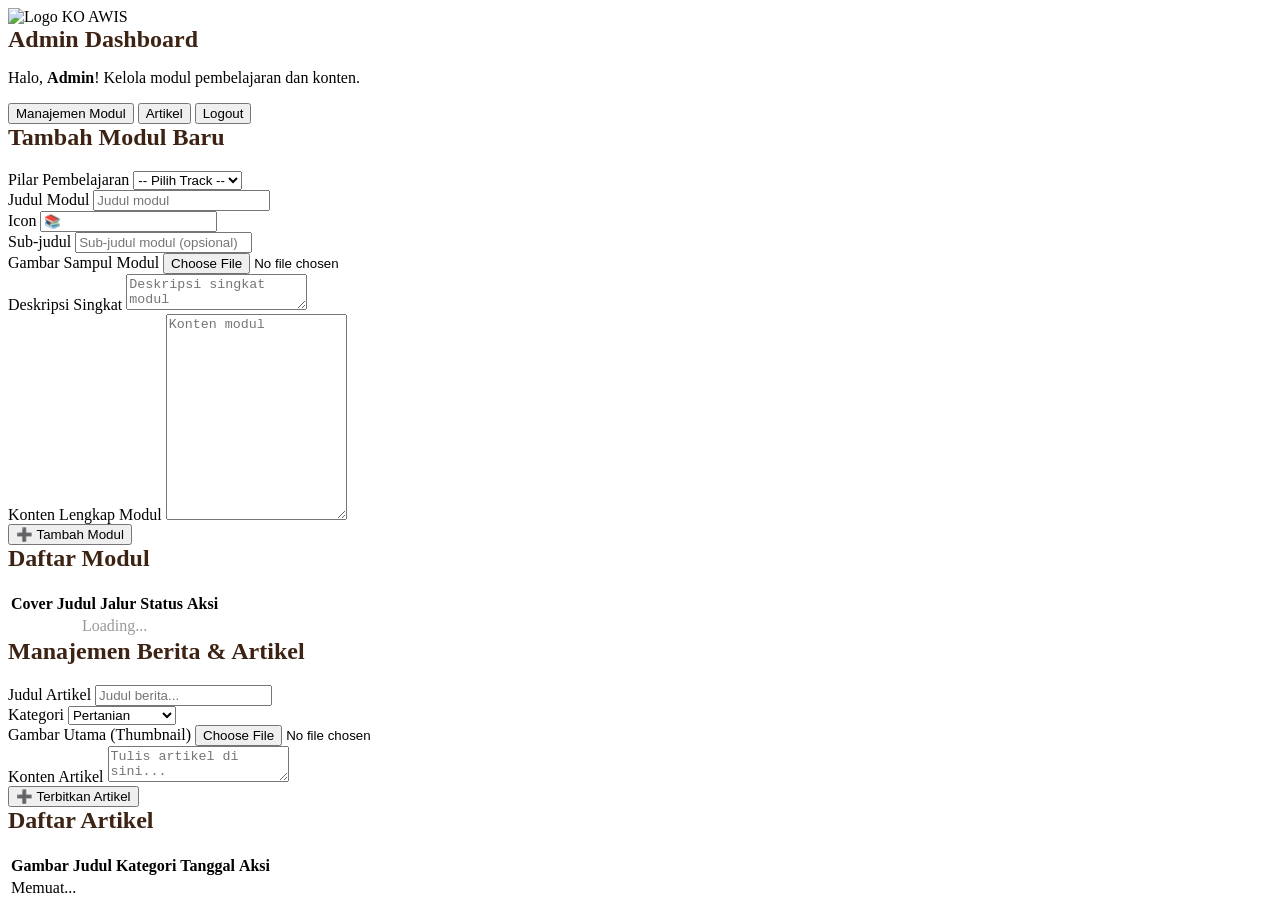
==== admin/index.html @ 8294a041 "fix rls security" ====
<!doctype html>
<html lang="id">
<head>
  <meta charset="utf-8">
  <meta name="viewport" content="width=device-width,initial-scale=1">
  <title>Admin Dashboard — KO AWIS</title>
  <link rel="stylesheet" href="../css/styleadmin.css">
  <link rel="icon" type="image/png" href="../assets/logo-koawis-brand.png">  
  <script src="https://cdn.ckeditor.com/ckeditor5/39.0.1/classic/ckeditor.js"></script>
  <script src="https://cdn.jsdelivr.net/npm/@supabase/supabase-js@2"></script>
  <script src="../js/supabase-client.js"></script>
  <style>
    /* Sedikit perbaikan tampilan agar editornya tinggi dan rapi */
    .ck-editor__editable { min-height: 250px; font-family: 'Poppins', sans-serif; }
  </style>
</head>
<body>
  <div class="admin-container">
    <div class="admin-header">
      <img src="../assets/logo-koawis-rectangle.png" alt="Logo KO AWIS" style="height: 120px; margin-bottom: 0px;">
      <h1 style="margin-top: 0; color: #3D2314; font-size: 1.5rem;">Admin Dashboard</h1>
      <p>Halo, <strong>Admin</strong>! Kelola modul pembelajaran dan konten.</p>
      
      <div class="admin-nav">
        <button onclick="showSection('modules', this)" class="active">Manajemen Modul</button>
        <button onclick="showSection('articles', this)">Artikel</button>
        <button onclick="handleLogout()" class="btn-logout">Logout</button>
      </div>

    </div>

    <!-- MODULES SECTION -->
    <div class="admin-section active" id="section-modules">
      <div class="card">
        <h2 style="margin-top:0; color:#3D2314;">Tambah Modul Baru</h2>
        <div id="alertBox"></div>
        <form id="moduleForm" onsubmit="saveModule(event)">
          <input type="hidden" id="moduleIdInput" value="">
          <input type="hidden" id="moduleImageOld"> <!-- Simpan URL lama -->
          <div class="form-grid">
            <div class="form-group">
              <label class="form-label">Pilar Pembelajaran</label>
              <select class="form-select" id="trackSelect" required>
                <option value="">-- Pilih Track --</option>
              </select>
            </div>
            <div class="form-group">
              <label class="form-label">Judul Modul</label>
              <input class="form-input" id="titleInput" placeholder="Judul modul" required>
            </div>
            <div class="form-group">
              <label class="form-label">Icon</label>
              <input class="form-input" id="iconInput" placeholder="📚" value="📚">
            </div>
          </div>
          <div class="form-group">
            <label class="form-label">Sub-judul</label>
            <input class="form-input" id="subtitleInput" placeholder="Sub-judul modul (opsional)">
          </div>
          <div class="form-group">
            <label class="form-label">Gambar Sampul Modul</label>
            <input type="file" class="form-input" id="moduleImageInput" accept="image/*">
            <div id="moduleImagePreview" style="margin-top:10px; display:none;">
              <img src="" style="height: 150px; object-fit: cover; border-radius: 8px; border: 1px solid #ddd;">
              <p style="font-size:0.8rem; color:#666;">Preview Gambar</p>
            </div>
          </div>
          <div class="form-group">
            <label class="form-label">Deskripsi Singkat</label>
            <textarea class="form-textarea" id="descriptionInput" placeholder="Deskripsi singkat modul" required></textarea>
          </div>
          <div class="form-group">
            <label class="form-label">Konten Lengkap Modul</label>
            <textarea class="form-textarea" id="contentInput" placeholder="Konten modul" required style="min-height:200px;"></textarea>
          </div>
          <div style="display: flex; gap: 10px;">
            <button type="submit" class="btn-submit" id="btnSubmitForm">➕ Tambah Modul</button>
            <button type="button" class="btn-submit" id="btnCancelEdit" style="display: none; background: #666;" onclick="cancelEdit()">❌ Batal Edit</button>
          </div>
        </form>
      </div>

      <div class="card">
        <h2 style="margin-top:0; color:#3D2314;">Daftar Modul</h2>
        <table class="module-table" id="moduleTable">
          <thead>
            <tr><th>Cover</th><th>Judul</th><th>Jalur</th><th>Status</th><th>Aksi</th></tr>
          </thead>
          <tbody id="moduleBody">
            <tr><td colspan="5" style="text-align:center; color:#999;">Loading...</td></tr>
          </tbody>
        </table>
      </div>
    </div>

    <!-- ARTICLES SECTION -->
    <div class="admin-section" id="section-articles">
      <div class="card">
        <h2 style="margin-top:0; color:#3D2314;">Manajemen Berita & Artikel</h2>
        <div id="alertBoxArticle"></div>
        
        <form id="articleForm" onsubmit="saveArticle(event)">
          <input type="hidden" id="articleIdInput">
          <input type="hidden" id="articleImageOld"> <!-- Simpan URL lama -->
          
          <div class="form-grid">
            <div class="form-group">
              <label class="form-label">Judul Artikel</label>
              <input class="form-input" id="artTitleInput" placeholder="Judul berita..." required>
            </div>
            <div class="form-group">
              <label class="form-label">Kategori</label>
              <select class="form-select" id="artCategoryInput" required>
                <option value="pertanian">Pertanian</option>
                <option value="program">Program Desa</option>
                <option value="komunitas">Komunitas</option>
                <option value="pasar">Pasar Kakao</option>
              </select>
            </div>
          </div>

          <div class="form-group">
            <label class="form-label">Gambar Utama (Thumbnail)</label>
            <input type="file" class="form-input" id="artImageInput" accept="image/*">
            <div id="imagePreview" style="margin-top:10px; display:none;">
              <img src="" style="height: 150px; object-fit: cover; border-radius: 8px; border: 1px solid #ddd;">
              <p style="font-size:0.8rem; color:#666;">Preview Gambar</p>
            </div>
          </div>

          <div class="form-group">
            <label class="form-label">Konten Artikel</label>
            <textarea class="form-textarea" id="artContentInput" placeholder="Tulis artikel di sini..."></textarea>
          </div>

          <div style="display: flex; gap: 10px;">
            <button type="submit" class="btn-submit" id="btnSubmitArticle">➕ Terbitkan Artikel</button>
            <button type="button" class="btn-submit" id="btnCancelArt" style="display: none; background: #666;" onclick="cancelEditArticle()">❌ Batal</button>
          </div>
        </form>
      </div>

      <div class="card">
        <h2 style="margin-top:0; color:#3D2314;">Daftar Artikel</h2>
        <table class="module-table">
          <thead><tr><th>Gambar</th><th>Judul</th><th>Kategori</th><th>Tanggal</th><th>Aksi</th></tr></thead>
          <tbody id="articleBody"><tr><td colspan="5">Memuat...</td></tr></tbody>
        </table>
      </div>
    </div>
  </div>
  <script>
    let contentEditor;
    let articleEditor; // Editor khusus artikel

    document.addEventListener('DOMContentLoaded', async () => {
      // 0. Cek Login Supabase (Bukan PHP lagi)
      const { data: { session } } = await supabase.auth.getSession();
      if (!session) {
        window.location.href = 'login.html'; // Redirect ke login.html (Supabase)
        return;
      }

      // 1. Init Editor Modul
      ClassicEditor
        .create(document.querySelector('#contentInput'), {
            extraPlugins: [ MyCustomUploadAdapterPlugin ]
        })
        .then(editor => { contentEditor = editor; })
        .catch(error => console.error(error));
      
      // 2. Init Editor Artikel dengan Custom Upload Adapter (Supabase)
      ClassicEditor
        .create(document.querySelector('#artContentInput'), {
            extraPlugins: [ MyCustomUploadAdapterPlugin ]
        })
        .then(editor => { articleEditor = editor; })
        .catch(error => console.error(error));

      loadTracks();
      loadModules();
      loadArticles();

      // 3. Preview Gambar Thumbnail saat dipilih
      document.getElementById('artImageInput').addEventListener('change', function(e) {
        const file = e.target.files[0];
        if (file) {
          const reader = new FileReader();
          reader.onload = function(e) {
            const preview = document.getElementById('imagePreview');
            preview.style.display = 'block';
            preview.querySelector('img').src = e.target.result;
          }
          reader.readAsDataURL(file);
        }
      });

      // 4. Preview Gambar Modul saat dipilih
      document.getElementById('moduleImageInput').addEventListener('change', function(e) {
        const file = e.target.files[0];
        if (file) {
          const reader = new FileReader();
          reader.onload = function(e) {
            const preview = document.getElementById('moduleImagePreview');
            preview.style.display = 'block';
            preview.querySelector('img').src = e.target.result;
          }
          reader.readAsDataURL(file);
        }
      });
    });

    async function handleLogout() { 
      await supabase.auth.signOut(); 
      window.location.href = 'login.html'; 
    }
    
    function showSection(section, btn) {
      document.querySelectorAll('.admin-section').forEach(el => el.classList.remove('active'));
      document.getElementById('section-' + section).classList.add('active');
      document.querySelectorAll('.admin-nav button').forEach(el => el.classList.remove('active'));
      if (btn) btn.classList.add('active');
    }

    async function loadTracks() {
      // Ganti fetch PHP dengan Supabase
      const { data, error } = await supabase.from('tracks').select('*');
      if (data) {
        const select = document.getElementById('trackSelect');
        // Reset opsi kecuali yang pertama
        select.innerHTML = '<option value="">-- Pilih Track --</option>';
        data.forEach(track => {
          const opt = document.createElement('option');
          opt.value = track.id;
          opt.textContent = track.title;
          select.appendChild(opt);
        });
      }
    }

    async function loadModules() {
      const tbody = document.getElementById('moduleBody');
      // Join tabel tracks untuk ambil nama track
      const { data, error } = await supabase
        .from('modules')
        .select('*, tracks(title)')
        .order('created_at', { ascending: false });

      if (error) {
        tbody.innerHTML = `<tr><td colspan="5" style="color:red;">Error: ${error.message}</td></tr>`;
        return;
      }
      if (data.length === 0) {
        tbody.innerHTML = '<tr><td colspan="5" style="text-align:center; color:#999;">Belum ada modul.</td></tr>';
        return;
      }

      tbody.innerHTML = data.map(m => `
        <tr>
          <td><img src="${m.image_url || '../assets/logo-koawis-brand.png'}" style="width:50px; height:50px; object-fit:cover; border-radius:4px;"></td>
          <td>${m.title}</td>
          <td>${m.tracks?.title || '-'}</td>
          <td>${m.is_published ? 'Terbit' : 'Draft'}</td>
          <td>
            <button class="btn-action btn-edit" onclick="editModule(${m.id})">Edit</button>
            <button class="btn-action btn-delete" onclick="deleteModule(${m.id}, '${m.title.replace(/'/g,"\\'")}')">Hapus</button>
          </td>
        </tr>
      `).join('');
    }

    function cancelEdit() {
      document.getElementById('moduleForm').reset();
      document.getElementById('moduleIdInput').value = '';
      document.getElementById('moduleImageOld').value = '';
      document.getElementById('moduleImagePreview').style.display = 'none';
      contentEditor.setData('');
      document.getElementById('btnSubmitForm').innerHTML = '➕ Tambah Modul';
      document.getElementById('btnCancelEdit').style.display = 'none';
    }

    async function editModule(id) {
      const { data: m, error } = await supabase.from('modules').select('*').eq('id', id).single();
      
      if (m) {
        document.getElementById('moduleIdInput').value = m.id;
        document.getElementById('trackSelect').value = m.track_id;
        document.getElementById('titleInput').value = m.title;
        document.getElementById('iconInput').value = m.icon || '📚';
        document.getElementById('moduleImageOld').value = m.image_url;
        document.getElementById('subtitleInput').value = m.subtitle || '';
        document.getElementById('descriptionInput').value = m.description || '';
        contentEditor.setData(m.content || '');

        if (m.image_url) {
          const preview = document.getElementById('moduleImagePreview');
          preview.style.display = 'block';
          preview.querySelector('img').src = m.image_url;
        }

        document.getElementById('btnSubmitForm').innerHTML = '💾 Update Modul';
        document.getElementById('btnCancelEdit').style.display = 'inline-block';
        window.scrollTo({ top: 0, behavior: 'smooth' });
      } else {
        alert('Gagal mengambil data modul: ' + (error?.message || 'Unknown error'));
      }
    }

    async function saveModule(e) {
      e.preventDefault();
      const alertBox = document.getElementById('alertBox');
      const btn = document.getElementById('btnSubmitForm');
      btn.disabled = true; btn.textContent = 'Memproses...';
      const id = document.getElementById('moduleIdInput').value;
      
      try {
        const fileInput = document.getElementById('moduleImageInput');
        let imageUrl = document.getElementById('moduleImageOld').value;

        // Upload Gambar jika ada
        if (fileInput.files.length > 0) {
          const file = fileInput.files[0];
          const fileName = `modul_${Date.now()}_${file.name.replace(/\s+/g, '-')}`;
          const { data, error } = await supabase.storage.from('article-images').upload(fileName, file);
          if (error) throw error;
          const { data: urlData } = supabase.storage.from('article-images').getPublicUrl(fileName);
          imageUrl = urlData.publicUrl;
        }

        const title = document.getElementById('titleInput').value;
        const payload = {
          track_id: document.getElementById('trackSelect').value,
          title: title,
          subtitle: document.getElementById('subtitleInput').value,
          description: document.getElementById('descriptionInput').value,
          content: contentEditor.getData(), 
          icon: document.getElementById('iconInput').value,
          image_url: imageUrl,
          is_published: true
        };

        let result;
        if (id) {
          // Update: Slug tidak diubah agar link tidak rusak
          result = await supabase.from('modules').update(payload).eq('id', id);
        } else {
          // Insert: Buat slug otomatis (judul + timestamp agar unik)
          payload.slug = title.toLowerCase().replace(/[^a-z0-9]+/g, '-').replace(/(^-|-$)/g, '') + '-' + Date.now();
          result = await supabase.from('modules').insert([payload]);
        }

        if (result.error) throw result.error;

        alertBox.innerHTML = `<div class="alert alert-success">✅ Modul berhasil ${id ? 'diperbarui' : 'dibuat'}!</div>`;
        cancelEdit(); 
        loadModules();
        setTimeout(() => alertBox.innerHTML = '', 5000);

      } catch (err) {
        console.error(err);
        alertBox.innerHTML = `<div class="alert alert-error">❌ Gagal: ${err.message}</div>`;
      } finally {
        btn.disabled = false; btn.textContent = id ? '💾 Update Modul' : '➕ Tambah Modul';
      }
    }

    async function deleteModule(id, title) {
      if (!confirm('Yakin hapus modul "' + title + '"?')) return;
      
      const { error } = await supabase.from('modules').delete().eq('id', id);
      const alertBox = document.getElementById('alertBox');
      
      if (!error) {
        alertBox.innerHTML = '<div class="alert alert-success">✅ Modul berhasil dihapus!</div>';
        loadModules();
        setTimeout(() => alertBox.innerHTML = '', 5000);
      } else {
        alertBox.innerHTML = '<div class="alert alert-error">❌ Gagal: ' + error.message + '</div>';
      }
    }

    /* =========================================
       LOGIKA ARTIKEL (SUPABASE FULL)
       ========================================= */

    async function loadArticles() {
      const tbody = document.getElementById('articleBody');
      const { data, error } = await supabase.from('articles').select('*').order('created_at', { ascending: false });
      if (error) { tbody.innerHTML = `<tr><td colspan="5" style="color:red;">Error: ${error.message}</td></tr>`; return; }
      if (data.length === 0) { tbody.innerHTML = `<tr><td colspan="5" style="text-align:center; color:#999;">Belum ada artikel.</td></tr>`; return; }
      tbody.innerHTML = data.map(a => `
        <tr>
          <td><img src="${a.image_url || '../assets/logo-koawis-brand.png'}" style="width:60px; height:40px; object-fit:cover; border-radius:4px;"></td>
          <td>${a.title}</td>
          <td><span style="background:#eee; padding:2px 8px; border-radius:4px; font-size:0.8rem;">${a.category}</span></td>
          <td>${new Date(a.created_at).toLocaleDateString('id-ID')}</td>
          <td>
            <button class="btn-action btn-edit" onclick="editArticle('${a.id}')">Edit</button>
            <button class="btn-action btn-delete" onclick="deleteArticle('${a.id}')">Hapus</button>
          </td>
        </tr>
      `).join('');
    }

    async function saveArticle(e) {
      e.preventDefault();
      const btn = document.getElementById('btnSubmitArticle');
      const alertBox = document.getElementById('alertBoxArticle');
      btn.disabled = true; btn.textContent = 'Memproses...';
      const id = document.getElementById('articleIdInput').value;

      try {
        const fileInput = document.getElementById('artImageInput');
        let imageUrl = document.getElementById('articleImageOld').value;

        if (fileInput.files.length > 0) {
          const file = fileInput.files[0];
          const fileName = `thumb_${Date.now()}_${file.name.replace(/\s+/g, '-')}`;
          const { data, error } = await supabase.storage.from('article-images').upload(fileName, file);
          if (error) throw error;
          const { data: urlData } = supabase.storage.from('article-images').getPublicUrl(fileName);
          imageUrl = urlData.publicUrl;
        }

        const title = document.getElementById('artTitleInput').value;
        const slug = title.toLowerCase().replace(/[^a-z0-9]+/g, '-').replace(/(^-|-$)/g, '') + '-' + Date.now();
        
        const payload = {
          title: title,
          slug: slug,
          category: document.getElementById('artCategoryInput').value,
          content: articleEditor.getData(),
          excerpt: articleEditor.getData().replace(/<[^>]*>?/gm, '').substring(0, 150) + '...',
          image_url: imageUrl,
          is_published: true
        };

        let result;
        if (id) {
          delete payload.slug; 
          result = await supabase.from('articles').update(payload).eq('id', id);
        } else {
          result = await supabase.from('articles').insert([payload]);
        }

        if (result.error) throw result.error;
        alertBox.innerHTML = `<div class="alert alert-success">✅ Artikel berhasil disimpan!</div>`;
        cancelEditArticle(); loadArticles();
        setTimeout(() => alertBox.innerHTML = '', 3000);
      } catch (err) {
        console.error(err);
        alertBox.innerHTML = `<div class="alert alert-error">❌ Gagal: ${err.message}</div>`;
      } finally {
        btn.disabled = false; btn.textContent = id ? '💾 Update Artikel' : '➕ Terbitkan Artikel';
      }
    }

    async function editArticle(id) {
      const { data, error } = await supabase.from('articles').select('*').eq('id', id).single();
      if (data) {
        document.getElementById('articleIdInput').value = data.id;
        document.getElementById('artTitleInput').value = data.title;
        document.getElementById('artCategoryInput').value = data.category;
        document.getElementById('articleImageOld').value = data.image_url;
        articleEditor.setData(data.content || '');
        if (data.image_url) {
          const preview = document.getElementById('imagePreview');
          preview.style.display = 'block';
          preview.querySelector('img').src = data.image_url;
        }
        document.getElementById('btnSubmitArticle').textContent = '💾 Update Artikel';
        document.getElementById('btnCancelArt').style.display = 'inline-block';
        window.scrollTo({ top: 0, behavior: 'smooth' });
      }
    }

    function cancelEditArticle() {
      document.getElementById('articleForm').reset();
      document.getElementById('articleIdInput').value = '';
      document.getElementById('articleImageOld').value = '';
      document.getElementById('imagePreview').style.display = 'none';
      articleEditor.setData('');
      document.getElementById('btnSubmitArticle').textContent = '➕ Terbitkan Artikel';
      document.getElementById('btnCancelArt').style.display = 'none';
    }

    async function deleteArticle(id) {
      if(!confirm('Hapus artikel ini?')) return;
      await supabase.from('articles').delete().eq('id', id);
      loadArticles();
    }

    function MyCustomUploadAdapterPlugin( editor ) {
      editor.plugins.get( 'FileRepository' ).createUploadAdapter = ( loader ) => {
        return {
          upload: () => {
            return loader.file.then( file => new Promise( async ( resolve, reject ) => {
              try {
                const fileName = `content_${Date.now()}_${file.name.replace(/\s+/g, '-')}`;
                const { data, error } = await supabase.storage.from('article-images').upload(fileName, file);
                if (error) {
                    if (error.message.includes('Bucket not found')) throw new Error("Bucket 'article-images' belum dibuat di Supabase.");
                    throw error;
                }
                const { data: urlData } = supabase.storage.from('article-images').getPublicUrl(fileName);
                resolve( { default: urlData.publicUrl } );
              } catch (err) { reject( err.message ); }
            }));
          }
        };
      };
    }
  </script>
</body>
</html>
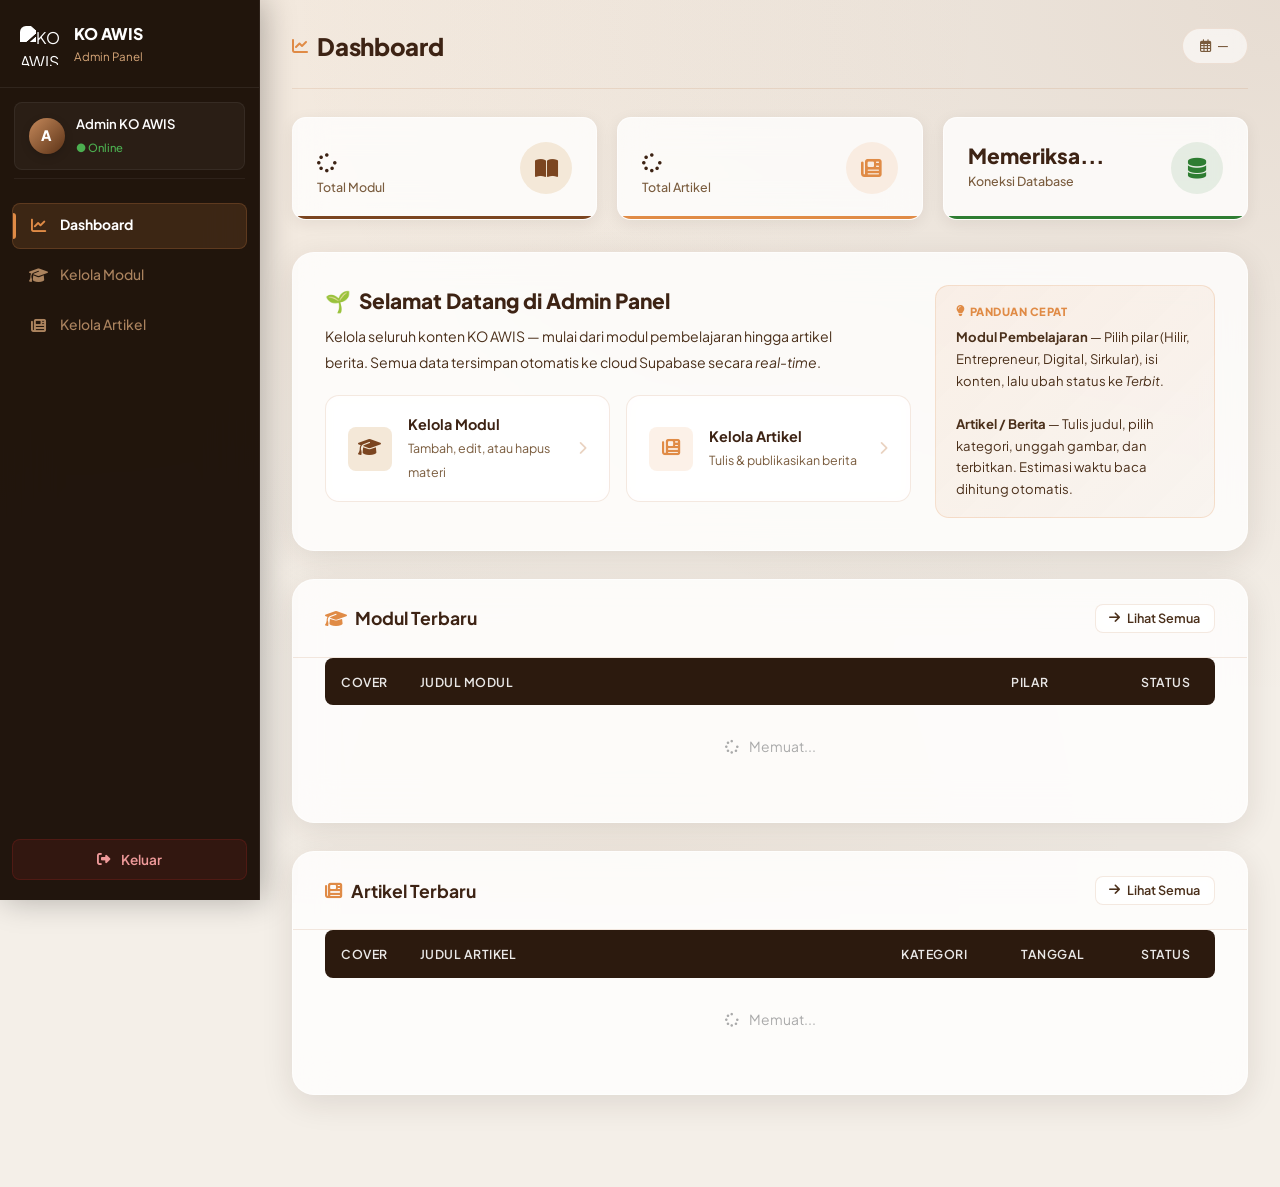
==== commit 13e43e80: "UI UX Admin" ====
--- a/admin/index.html
+++ b/admin/index.html
@@ -4,511 +4,436 @@
   <meta charset="utf-8">
   <meta name="viewport" content="width=device-width,initial-scale=1">
   <title>Admin Dashboard — KO AWIS</title>
+  <link rel="stylesheet" href="https://cdnjs.cloudflare.com/ajax/libs/font-awesome/6.4.0/css/all.min.css">
   <link rel="stylesheet" href="../css/styleadmin.css">
-  <link rel="icon" type="image/png" href="../assets/logo-koawis-brand.png">  
-  <script src="https://cdn.ckeditor.com/ckeditor5/39.0.1/classic/ckeditor.js"></script>
+  <link rel="icon" type="image/png" href="../assets/logo-koawis-brand.png">
   <script src="https://cdn.jsdelivr.net/npm/@supabase/supabase-js@2"></script>
   <script src="../js/supabase-client.js"></script>
   <style>
-    /* Sedikit perbaikan tampilan agar editornya tinggi dan rapi */
-    .ck-editor__editable { min-height: 250px; font-family: 'Poppins', sans-serif; }
+    /* Tambahan khusus dashboard */
+    .quick-link-grid {
+      display: grid;
+      grid-template-columns: repeat(auto-fit, minmax(220px, 1fr));
+      gap: 1rem;
+      margin-top: 1.25rem;
+    }
+
+    .quick-link-card {
+      display: flex;
+      align-items: center;
+      gap: 1rem;
+      padding: 1.1rem 1.35rem;
+      background: rgba(255,255,255,.55);
+      border: 1.5px solid var(--c-border);
+      border-radius: var(--r-md);
+      text-decoration: none;
+      color: var(--c-text);
+      transition: all var(--dur) var(--ease);
+      backdrop-filter: blur(8px);
+    }
+
+    .quick-link-card:hover {
+      background: rgba(255,255,255,.85);
+      border-color: var(--c-accent);
+      transform: translateY(-3px);
+      box-shadow: var(--sh-md);
+    }
+
+    .quick-link-icon {
+      width: 44px; height: 44px;
+      border-radius: var(--r-sm);
+      display: flex; align-items: center; justify-content: center;
+      font-size: 1.15rem;
+      flex-shrink: 0;
+    }
+
+    .quick-link-icon.mod  { background: #f4e8d8; color: var(--c-brown-600); }
+    .quick-link-icon.art  { background: rgba(224,139,70,.12); color: var(--c-accent); }
+
+    .quick-link-text strong { display: block; font-size: .9rem; font-weight: 700; color: var(--c-brown-800); }
+    .quick-link-text span   { font-size: .78rem; color: var(--c-text-lite); }
+
+    .quick-link-arrow {
+      margin-left: auto;
+      font-size: .85rem;
+      color: var(--c-border-hi);
+      transition: transform var(--dur) var(--ease);
+    }
+
+    .quick-link-card:hover .quick-link-arrow { transform: translateX(4px); color: var(--c-accent); }
+
+    .welcome-hero {
+      display: flex;
+      gap: 1.5rem;
+      align-items: flex-start;
+      flex-wrap: wrap;
+    }
+
+    .welcome-text { flex: 1; min-width: 200px; }
+
+    .tip-box {
+      flex-shrink: 0;
+      background: linear-gradient(135deg, rgba(224,139,70,.1), rgba(196,136,90,.06));
+      border: 1px solid rgba(224,139,70,.2);
+      border-radius: var(--r-md);
+      padding: 1.1rem 1.25rem;
+      min-width: 200px;
+      max-width: 280px;
+    }
+
+    .tip-box .tip-label {
+      font-size: .7rem;
+      font-weight: 800;
+      text-transform: uppercase;
+      letter-spacing: .5px;
+      color: var(--c-accent);
+      margin-bottom: .4rem;
+      display: flex;
+      align-items: center;
+      gap: 5px;
+    }
+
+    .tip-box p {
+      font-size: .82rem;
+      color: var(--c-text-mid);
+      line-height: 1.65;
+      margin: 0;
+    }
+
+    @media (max-width: 640px) {
+      .tip-box { max-width: 100%; width: 100%; }
+      .welcome-hero { flex-direction: column; }
+    }
   </style>
 </head>
 <body>
-  <div class="admin-container">
-    <div class="admin-header">
-      <img src="../assets/logo-koawis-rectangle.png" alt="Logo KO AWIS" style="height: 120px; margin-bottom: 0px;">
-      <h1 style="margin-top: 0; color: #3D2314; font-size: 1.5rem;">Admin Dashboard</h1>
-      <p>Halo, <strong>Admin</strong>! Kelola modul pembelajaran dan konten.</p>
-      
-      <div class="admin-nav">
-        <button onclick="showSection('modules', this)" class="active">Manajemen Modul</button>
-        <button onclick="showSection('articles', this)">Artikel</button>
-        <button onclick="handleLogout()" class="btn-logout">Logout</button>
-      </div>
-
-    </div>
-
-    <!-- MODULES SECTION -->
-    <div class="admin-section active" id="section-modules">
-      <div class="card">
-        <h2 style="margin-top:0; color:#3D2314;">Tambah Modul Baru</h2>
-        <div id="alertBox"></div>
-        <form id="moduleForm" onsubmit="saveModule(event)">
-          <input type="hidden" id="moduleIdInput" value="">
-          <input type="hidden" id="moduleImageOld"> <!-- Simpan URL lama -->
-          <div class="form-grid">
-            <div class="form-group">
-              <label class="form-label">Pilar Pembelajaran</label>
-              <select class="form-select" id="trackSelect" required>
-                <option value="">-- Pilih Track --</option>
-              </select>
+
+  <div class="sidebar-overlay" id="sidebarOverlay" onclick="toggleSidebar()"></div>
+
+  <div class="dashboard-layout">
+
+    <!-- ═══ SIDEBAR ═══ -->
+    <aside class="sidebar" id="adminSidebar">
+      <div class="sidebar-brand">
+        <img src="../assets/logo-koawis-brand.png" class="sidebar-brand-logo" alt="KO AWIS Logo">
+        <div class="sidebar-brand-text">
+          <strong>KO AWIS</strong>
+          <span>Admin Panel</span>
+        </div>
+      </div>
+
+      <div class="sidebar-profile">
+        <div class="sidebar-avatar" id="avatarInitial">A</div>
+        <div class="sidebar-profile-info">
+          <span class="name" id="adminEmail">Admin KO AWIS</span>
+          <span class="role">● Online</span>
+        </div>
+      </div>
+
+      <div class="sidebar-divider"></div>
+
+      <nav class="sidebar-nav">
+        <a href="index.html" class="sidebar-nav-item active">
+          <i class="fas fa-chart-line"></i>
+          <span>Dashboard</span>
+        </a>
+        <a href="modul.html" class="sidebar-nav-item">
+          <i class="fas fa-graduation-cap"></i>
+          <span>Kelola Modul</span>
+        </a>
+        <a href="berita.html" class="sidebar-nav-item">
+          <i class="fas fa-newspaper"></i>
+          <span>Kelola Artikel</span>
+        </a>
+      </nav>
+
+      <div class="sidebar-footer">
+        <button onclick="handleLogout()" class="btn-logout">
+          <i class="fas fa-sign-out-alt"></i>
+          <span>Keluar</span>
+        </button>
+      </div>
+    </aside>
+
+    <!-- ═══ MAIN CONTENT ═══ -->
+    <main class="main-content">
+
+      <!-- TOPBAR -->
+      <div class="topbar">
+        <div class="topbar-left">
+          <button class="btn-menu-toggle" onclick="toggleSidebar()" id="menuToggle" style="display:none;">
+            <i class="fas fa-bars"></i>
+          </button>
+          <h2>
+            <i class="fas fa-chart-line" style="color:var(--c-accent); font-size:1rem;"></i>
+            Dashboard
+          </h2>
+        </div>
+        <div class="topbar-right">
+          <div class="topbar-date" id="currentDate">
+            <i class="far fa-calendar-alt"></i>
+            <span id="dateText">—</span>
+          </div>
+        </div>
+      </div>
+
+      <!-- STATS -->
+      <div class="stats-grid">
+        <div class="stat-card stat-mod delay-1">
+          <div class="stat-card-info">
+            <span class="count" id="stat-mod">
+              <i class="fas fa-spinner fa-spin" style="font-size:1.2rem;"></i>
+            </span>
+            <span class="label">Total Modul</span>
+          </div>
+          <div class="stat-icon"><i class="fas fa-book-open"></i></div>
+        </div>
+        <div class="stat-card stat-art delay-2">
+          <div class="stat-card-info">
+            <span class="count" id="stat-art">
+              <i class="fas fa-spinner fa-spin" style="font-size:1.2rem;"></i>
+            </span>
+            <span class="label">Total Artikel</span>
+          </div>
+          <div class="stat-icon"><i class="fas fa-newspaper"></i></div>
+        </div>
+        <div class="stat-card stat-db delay-3">
+          <div class="stat-card-info">
+            <span class="count" id="stat-db" style="font-size:1.3rem;">Memeriksa...</span>
+            <span class="label">Koneksi Database</span>
+          </div>
+          <div class="stat-icon"><i class="fas fa-database"></i></div>
+        </div>
+      </div>
+
+      <!-- WELCOME CARD -->
+      <div class="card delay-2">
+        <div class="card-body">
+          <div class="welcome-hero">
+            <div class="welcome-text">
+              <h2 style="font-size:1.3rem; font-weight:800; color:var(--c-brown-800); margin-bottom:.55rem; display:flex; align-items:center; gap:.5rem; flex-wrap:wrap;">
+                <span style="font-size:1.3rem;">🌱</span>
+                Selamat Datang di Admin Panel
+              </h2>
+              <p style="color:var(--c-text-mid); line-height:1.8; font-size:.88rem; margin-bottom:1.25rem; max-width:520px;">
+                Kelola seluruh konten KO AWIS — mulai dari modul pembelajaran hingga artikel berita.
+                Semua data tersimpan otomatis ke cloud Supabase secara <em>real-time</em>.
+              </p>
+
+              <div class="quick-link-grid">
+                <a href="modul.html" class="quick-link-card">
+                  <div class="quick-link-icon mod"><i class="fas fa-graduation-cap"></i></div>
+                  <div class="quick-link-text">
+                    <strong>Kelola Modul</strong>
+                    <span>Tambah, edit, atau hapus materi</span>
+                  </div>
+                  <i class="fas fa-chevron-right quick-link-arrow"></i>
+                </a>
+                <a href="berita.html" class="quick-link-card">
+                  <div class="quick-link-icon art"><i class="fas fa-newspaper"></i></div>
+                  <div class="quick-link-text">
+                    <strong>Kelola Artikel</strong>
+                    <span>Tulis & publikasikan berita</span>
+                  </div>
+                  <i class="fas fa-chevron-right quick-link-arrow"></i>
+                </a>
+              </div>
             </div>
-            <div class="form-group">
-              <label class="form-label">Judul Modul</label>
-              <input class="form-input" id="titleInput" placeholder="Judul modul" required>
-            </div>
-            <div class="form-group">
-              <label class="form-label">Icon</label>
-              <input class="form-input" id="iconInput" placeholder="📚" value="📚">
+
+            <div class="tip-box">
+              <div class="tip-label">
+                <i class="fas fa-lightbulb"></i> Panduan Cepat
+              </div>
+              <p>
+                <strong>Modul Pembelajaran</strong> — Pilih pilar (Hilir, Entrepreneur, Digital, Sirkular), isi konten, lalu ubah status ke <em>Terbit</em>.<br><br>
+                <strong>Artikel / Berita</strong> — Tulis judul, pilih kategori, unggah gambar, dan terbitkan. Estimasi waktu baca dihitung otomatis.
+              </p>
             </div>
           </div>
-          <div class="form-group">
-            <label class="form-label">Sub-judul</label>
-            <input class="form-input" id="subtitleInput" placeholder="Sub-judul modul (opsional)">
-          </div>
-          <div class="form-group">
-            <label class="form-label">Gambar Sampul Modul</label>
-            <input type="file" class="form-input" id="moduleImageInput" accept="image/*">
-            <div id="moduleImagePreview" style="margin-top:10px; display:none;">
-              <img src="" style="height: 150px; object-fit: cover; border-radius: 8px; border: 1px solid #ddd;">
-              <p style="font-size:0.8rem; color:#666;">Preview Gambar</p>
-            </div>
-          </div>
-          <div class="form-group">
-            <label class="form-label">Deskripsi Singkat</label>
-            <textarea class="form-textarea" id="descriptionInput" placeholder="Deskripsi singkat modul" required></textarea>
-          </div>
-          <div class="form-group">
-            <label class="form-label">Konten Lengkap Modul</label>
-            <textarea class="form-textarea" id="contentInput" placeholder="Konten modul" required style="min-height:200px;"></textarea>
-          </div>
-          <div style="display: flex; gap: 10px;">
-            <button type="submit" class="btn-submit" id="btnSubmitForm">➕ Tambah Modul</button>
-            <button type="button" class="btn-submit" id="btnCancelEdit" style="display: none; background: #666;" onclick="cancelEdit()">❌ Batal Edit</button>
-          </div>
-        </form>
-      </div>
-
-      <div class="card">
-        <h2 style="margin-top:0; color:#3D2314;">Daftar Modul</h2>
-        <table class="module-table" id="moduleTable">
-          <thead>
-            <tr><th>Cover</th><th>Judul</th><th>Jalur</th><th>Status</th><th>Aksi</th></tr>
-          </thead>
-          <tbody id="moduleBody">
-            <tr><td colspan="5" style="text-align:center; color:#999;">Loading...</td></tr>
-          </tbody>
-        </table>
-      </div>
-    </div>
-
-    <!-- ARTICLES SECTION -->
-    <div class="admin-section" id="section-articles">
-      <div class="card">
-        <h2 style="margin-top:0; color:#3D2314;">Manajemen Berita & Artikel</h2>
-        <div id="alertBoxArticle"></div>
-        
-        <form id="articleForm" onsubmit="saveArticle(event)">
-          <input type="hidden" id="articleIdInput">
-          <input type="hidden" id="articleImageOld"> <!-- Simpan URL lama -->
-          
-          <div class="form-grid">
-            <div class="form-group">
-              <label class="form-label">Judul Artikel</label>
-              <input class="form-input" id="artTitleInput" placeholder="Judul berita..." required>
-            </div>
-            <div class="form-group">
-              <label class="form-label">Kategori</label>
-              <select class="form-select" id="artCategoryInput" required>
-                <option value="pertanian">Pertanian</option>
-                <option value="program">Program Desa</option>
-                <option value="komunitas">Komunitas</option>
-                <option value="pasar">Pasar Kakao</option>
-              </select>
-            </div>
-          </div>
-
-          <div class="form-group">
-            <label class="form-label">Gambar Utama (Thumbnail)</label>
-            <input type="file" class="form-input" id="artImageInput" accept="image/*">
-            <div id="imagePreview" style="margin-top:10px; display:none;">
-              <img src="" style="height: 150px; object-fit: cover; border-radius: 8px; border: 1px solid #ddd;">
-              <p style="font-size:0.8rem; color:#666;">Preview Gambar</p>
-            </div>
-          </div>
-
-          <div class="form-group">
-            <label class="form-label">Konten Artikel</label>
-            <textarea class="form-textarea" id="artContentInput" placeholder="Tulis artikel di sini..."></textarea>
-          </div>
-
-          <div style="display: flex; gap: 10px;">
-            <button type="submit" class="btn-submit" id="btnSubmitArticle">➕ Terbitkan Artikel</button>
-            <button type="button" class="btn-submit" id="btnCancelArt" style="display: none; background: #666;" onclick="cancelEditArticle()">❌ Batal</button>
-          </div>
-        </form>
-      </div>
-
-      <div class="card">
-        <h2 style="margin-top:0; color:#3D2314;">Daftar Artikel</h2>
-        <table class="module-table">
-          <thead><tr><th>Gambar</th><th>Judul</th><th>Kategori</th><th>Tanggal</th><th>Aksi</th></tr></thead>
-          <tbody id="articleBody"><tr><td colspan="5">Memuat...</td></tr></tbody>
-        </table>
-      </div>
-    </div>
+        </div>
+      </div>
+
+      <!-- MODUL TERBARU -->
+      <div class="card delay-3">
+        <div class="card-header">
+          <h2><i class="fas fa-graduation-cap"></i> Modul Terbaru</h2>
+          <a href="modul.html" class="btn btn-ghost btn-sm">
+            <i class="fas fa-arrow-right"></i> Lihat Semua
+          </a>
+        </div>
+        <div class="table-wrapper">
+          <table class="data-table">
+            <thead>
+              <tr>
+                <th style="width:55px;">Cover</th>
+                <th>Judul Modul</th>
+                <th style="width:130px;">Pilar</th>
+                <th style="width:90px;">Status</th>
+              </tr>
+            </thead>
+            <tbody id="recentModules">
+              <tr>
+                <td colspan="4" style="text-align:center; padding:2rem; color:#aaa;">
+                  <i class="fas fa-spinner fa-spin"></i>
+                  <span style="margin-left:8px;">Memuat...</span>
+                </td>
+              </tr>
+            </tbody>
+          </table>
+        </div>
+      </div>
+
+      <!-- ARTIKEL TERBARU -->
+      <div class="card" style="animation-delay:.2s;">
+        <div class="card-header">
+          <h2><i class="fas fa-newspaper"></i> Artikel Terbaru</h2>
+          <a href="berita.html" class="btn btn-ghost btn-sm">
+            <i class="fas fa-arrow-right"></i> Lihat Semua
+          </a>
+        </div>
+        <div class="table-wrapper">
+          <table class="data-table">
+            <thead>
+              <tr>
+                <th style="width:55px;">Cover</th>
+                <th>Judul Artikel</th>
+                <th style="width:120px;">Kategori</th>
+                <th style="width:120px;">Tanggal</th>
+                <th style="width:90px;">Status</th>
+              </tr>
+            </thead>
+            <tbody id="recentArticles">
+              <tr>
+                <td colspan="5" style="text-align:center; padding:2rem; color:#aaa;">
+                  <i class="fas fa-spinner fa-spin"></i>
+                  <span style="margin-left:8px;">Memuat...</span>
+                </td>
+              </tr>
+            </tbody>
+          </table>
+        </div>
+      </div>
+
+    </main>
   </div>
+
   <script>
-    let contentEditor;
-    let articleEditor; // Editor khusus artikel
-
     document.addEventListener('DOMContentLoaded', async () => {
-      // 0. Cek Login Supabase (Bukan PHP lagi)
+      // Cek auth
       const { data: { session } } = await supabase.auth.getSession();
-      if (!session) {
-        window.location.href = 'login.html'; // Redirect ke login.html (Supabase)
+      if (!session) { window.location.href = 'login.html'; return; }
+
+      // Tanggal
+      const opts = { weekday:'long', year:'numeric', month:'long', day:'numeric' };
+      document.getElementById('dateText').textContent = new Date().toLocaleDateString('id-ID', opts);
+
+      // Email admin di sidebar
+      if (session.user?.email) {
+        const email = session.user.email;
+        document.getElementById('adminEmail').textContent = email.split('@')[0];
+        document.getElementById('avatarInitial').textContent = email[0].toUpperCase();
+      }
+
+      // Tampilkan menu toggle jika layar kecil
+      if (window.innerWidth <= 1024) {
+        document.getElementById('menuToggle').style.display = 'flex';
+      }
+      window.addEventListener('resize', () => {
+        document.getElementById('menuToggle').style.display =
+          window.innerWidth <= 1024 ? 'flex' : 'none';
+      });
+
+      loadStats();
+      loadRecentModules();
+      loadRecentArticles();
+    });
+
+    async function loadStats() {
+      const [{ data: mods, error: e1 }, { data: arts, error: e2 }] = await Promise.all([
+        supabase.from('modules').select('id'),
+        supabase.from('articles').select('id')
+      ]);
+      document.getElementById('stat-mod').textContent = e1 ? '—' : mods.length;
+      document.getElementById('stat-art').textContent = e2 ? '—' : arts.length;
+
+      const dbOk = !e1 && !e2;
+      document.getElementById('stat-db').innerHTML =
+        dbOk ? '<span style="color:var(--c-success);">✓ Aktif</span>'
+             : '<span style="color:var(--c-danger);">✗ Error</span>';
+    }
+
+    async function loadRecentModules() {
+      const tbody = document.getElementById('recentModules');
+      const { data, error } = await supabase.from('modules')
+        .select('id, title, image_url, is_published, icon, tracks(title, slug)')
+        .order('created_at', { ascending: false })
+        .limit(3);
+
+      const PILAR_BADGE = { hilir:'badge-hilir', entre:'badge-entre', entrepreneur:'badge-entre', digital:'badge-digital', sirkular:'badge-sirkular' };
+      const PILAR_ICON  = { hilir:'🏭', entre:'💼', entrepreneur:'💼', digital:'💻', sirkular:'♻️' };
+
+      if (error || !data || !data.length) {
+        tbody.innerHTML = `<tr><td colspan="4">
+          <div class="empty-state" style="padding:2rem 1rem;">
+            <i class="fas fa-graduation-cap"></i>
+            <p>${error ? 'Gagal: '+error.message : 'Belum ada modul.'}</p>
+          </div></td></tr>`;
         return;
       }
 
-      // 1. Init Editor Modul
-      ClassicEditor
-        .create(document.querySelector('#contentInput'), {
-            extraPlugins: [ MyCustomUploadAdapterPlugin ]
-        })
-        .then(editor => { contentEditor = editor; })
-        .catch(error => console.error(error));
-      
-      // 2. Init Editor Artikel dengan Custom Upload Adapter (Supabase)
-      ClassicEditor
-        .create(document.querySelector('#artContentInput'), {
-            extraPlugins: [ MyCustomUploadAdapterPlugin ]
-        })
-        .then(editor => { articleEditor = editor; })
-        .catch(error => console.error(error));
-
-      loadTracks();
-      loadModules();
-      loadArticles();
-
-      // 3. Preview Gambar Thumbnail saat dipilih
-      document.getElementById('artImageInput').addEventListener('change', function(e) {
-        const file = e.target.files[0];
-        if (file) {
-          const reader = new FileReader();
-          reader.onload = function(e) {
-            const preview = document.getElementById('imagePreview');
-            preview.style.display = 'block';
-            preview.querySelector('img').src = e.target.result;
-          }
-          reader.readAsDataURL(file);
-        }
-      });
-
-      // 4. Preview Gambar Modul saat dipilih
-      document.getElementById('moduleImageInput').addEventListener('change', function(e) {
-        const file = e.target.files[0];
-        if (file) {
-          const reader = new FileReader();
-          reader.onload = function(e) {
-            const preview = document.getElementById('moduleImagePreview');
-            preview.style.display = 'block';
-            preview.querySelector('img').src = e.target.result;
-          }
-          reader.readAsDataURL(file);
-        }
-      });
-    });
-
-    async function handleLogout() { 
-      await supabase.auth.signOut(); 
-      window.location.href = 'login.html'; 
-    }
-    
-    function showSection(section, btn) {
-      document.querySelectorAll('.admin-section').forEach(el => el.classList.remove('active'));
-      document.getElementById('section-' + section).classList.add('active');
-      document.querySelectorAll('.admin-nav button').forEach(el => el.classList.remove('active'));
-      if (btn) btn.classList.add('active');
-    }
-
-    async function loadTracks() {
-      // Ganti fetch PHP dengan Supabase
-      const { data, error } = await supabase.from('tracks').select('*');
-      if (data) {
-        const select = document.getElementById('trackSelect');
-        // Reset opsi kecuali yang pertama
-        select.innerHTML = '<option value="">-- Pilih Track --</option>';
-        data.forEach(track => {
-          const opt = document.createElement('option');
-          opt.value = track.id;
-          opt.textContent = track.title;
-          select.appendChild(opt);
-        });
-      }
-    }
-
-    async function loadModules() {
-      const tbody = document.getElementById('moduleBody');
-      // Join tabel tracks untuk ambil nama track
-      const { data, error } = await supabase
-        .from('modules')
-        .select('*, tracks(title)')
-        .order('created_at', { ascending: false });
-
-      if (error) {
-        tbody.innerHTML = `<tr><td colspan="5" style="color:red;">Error: ${error.message}</td></tr>`;
+      tbody.innerHTML = data.map(m => {
+        const slug = m.tracks?.slug || '';
+        const badgeKey = Object.keys(PILAR_BADGE).find(k => slug.includes(k)) || 'hilir';
+        return `
+          <tr style="animation:slideUp .3s ease both;">
+            <td><img src="${m.image_url||'../assets/logo-koawis-brand.png'}"
+              style="width:46px;height:36px;object-fit:cover;border-radius:6px;border:1px solid var(--c-border);"
+              onerror="this.src='../assets/logo-koawis-brand.png'"></td>
+            <td style="font-weight:600;font-size:.87rem;color:var(--c-brown-900);">${m.title}</td>
+            <td><span class="badge ${PILAR_BADGE[badgeKey]}">${PILAR_ICON[badgeKey]||''} ${m.tracks?.title||'—'}</span></td>
+            <td><span class="badge ${m.is_published?'badge-pub':'badge-draft'}">${m.is_published?'Terbit':'Draft'}</span></td>
+          </tr>`;
+      }).join('');
+    }
+
+    async function loadRecentArticles() {
+      const tbody = document.getElementById('recentArticles');
+      const { data, error } = await supabase.from('articles')
+        .select('id, title, category, created_at, image_url, is_published')
+        .order('created_at', { ascending: false })
+        .limit(3);
+
+      if (error || !data.length) {
+        tbody.innerHTML = `<tr><td colspan="5">
+          <div class="empty-state" style="padding:2rem 1rem;">
+            <i class="fas fa-newspaper"></i>
+            <p>${error ? 'Gagal memuat: ' + error.message : 'Belum ada artikel.'}</p>
+          </div></td></tr>`;
         return;
       }
-      if (data.length === 0) {
-        tbody.innerHTML = '<tr><td colspan="5" style="text-align:center; color:#999;">Belum ada modul.</td></tr>';
-        return;
-      }
-
-      tbody.innerHTML = data.map(m => `
-        <tr>
-          <td><img src="${m.image_url || '../assets/logo-koawis-brand.png'}" style="width:50px; height:50px; object-fit:cover; border-radius:4px;"></td>
-          <td>${m.title}</td>
-          <td>${m.tracks?.title || '-'}</td>
-          <td>${m.is_published ? 'Terbit' : 'Draft'}</td>
-          <td>
-            <button class="btn-action btn-edit" onclick="editModule(${m.id})">Edit</button>
-            <button class="btn-action btn-delete" onclick="deleteModule(${m.id}, '${m.title.replace(/'/g,"\\'")}')">Hapus</button>
+
+      tbody.innerHTML = data.map(a => `
+        <tr style="animation:slideUp .3s ease both;">
+          <td><img src="${a.image_url||'../assets/logo-koawis-brand.png'}"
+            style="width:46px;height:36px;object-fit:cover;border-radius:6px;border:1px solid var(--c-border);"
+            onerror="this.src='../assets/logo-koawis-brand.png'"></td>
+          <td style="font-weight:600;font-size:.87rem;color:var(--c-brown-900);">${a.title}</td>
+          <td><span class="badge badge-cat">${a.category||'—'}</span></td>
+          <td style="font-size:.8rem;color:var(--c-text-lite);">
+            ${new Date(a.created_at).toLocaleDateString('id-ID',{day:'numeric',month:'short',year:'numeric'})}
           </td>
-        </tr>
-      `).join('');
-    }
-
-    function cancelEdit() {
-      document.getElementById('moduleForm').reset();
-      document.getElementById('moduleIdInput').value = '';
-      document.getElementById('moduleImageOld').value = '';
-      document.getElementById('moduleImagePreview').style.display = 'none';
-      contentEditor.setData('');
-      document.getElementById('btnSubmitForm').innerHTML = '➕ Tambah Modul';
-      document.getElementById('btnCancelEdit').style.display = 'none';
-    }
-
-    async function editModule(id) {
-      const { data: m, error } = await supabase.from('modules').select('*').eq('id', id).single();
-      
-      if (m) {
-        document.getElementById('moduleIdInput').value = m.id;
-        document.getElementById('trackSelect').value = m.track_id;
-        document.getElementById('titleInput').value = m.title;
-        document.getElementById('iconInput').value = m.icon || '📚';
-        document.getElementById('moduleImageOld').value = m.image_url;
-        document.getElementById('subtitleInput').value = m.subtitle || '';
-        document.getElementById('descriptionInput').value = m.description || '';
-        contentEditor.setData(m.content || '');
-
-        if (m.image_url) {
-          const preview = document.getElementById('moduleImagePreview');
-          preview.style.display = 'block';
-          preview.querySelector('img').src = m.image_url;
-        }
-
-        document.getElementById('btnSubmitForm').innerHTML = '💾 Update Modul';
-        document.getElementById('btnCancelEdit').style.display = 'inline-block';
-        window.scrollTo({ top: 0, behavior: 'smooth' });
-      } else {
-        alert('Gagal mengambil data modul: ' + (error?.message || 'Unknown error'));
-      }
-    }
-
-    async function saveModule(e) {
-      e.preventDefault();
-      const alertBox = document.getElementById('alertBox');
-      const btn = document.getElementById('btnSubmitForm');
-      btn.disabled = true; btn.textContent = 'Memproses...';
-      const id = document.getElementById('moduleIdInput').value;
-      
-      try {
-        const fileInput = document.getElementById('moduleImageInput');
-        let imageUrl = document.getElementById('moduleImageOld').value;
-
-        // Upload Gambar jika ada
-        if (fileInput.files.length > 0) {
-          const file = fileInput.files[0];
-          const fileName = `modul_${Date.now()}_${file.name.replace(/\s+/g, '-')}`;
-          const { data, error } = await supabase.storage.from('article-images').upload(fileName, file);
-          if (error) throw error;
-          const { data: urlData } = supabase.storage.from('article-images').getPublicUrl(fileName);
-          imageUrl = urlData.publicUrl;
-        }
-
-        const title = document.getElementById('titleInput').value;
-        const payload = {
-          track_id: document.getElementById('trackSelect').value,
-          title: title,
-          subtitle: document.getElementById('subtitleInput').value,
-          description: document.getElementById('descriptionInput').value,
-          content: contentEditor.getData(), 
-          icon: document.getElementById('iconInput').value,
-          image_url: imageUrl,
-          is_published: true
-        };
-
-        let result;
-        if (id) {
-          // Update: Slug tidak diubah agar link tidak rusak
-          result = await supabase.from('modules').update(payload).eq('id', id);
-        } else {
-          // Insert: Buat slug otomatis (judul + timestamp agar unik)
-          payload.slug = title.toLowerCase().replace(/[^a-z0-9]+/g, '-').replace(/(^-|-$)/g, '') + '-' + Date.now();
-          result = await supabase.from('modules').insert([payload]);
-        }
-
-        if (result.error) throw result.error;
-
-        alertBox.innerHTML = `<div class="alert alert-success">✅ Modul berhasil ${id ? 'diperbarui' : 'dibuat'}!</div>`;
-        cancelEdit(); 
-        loadModules();
-        setTimeout(() => alertBox.innerHTML = '', 5000);
-
-      } catch (err) {
-        console.error(err);
-        alertBox.innerHTML = `<div class="alert alert-error">❌ Gagal: ${err.message}</div>`;
-      } finally {
-        btn.disabled = false; btn.textContent = id ? '💾 Update Modul' : '➕ Tambah Modul';
-      }
-    }
-
-    async function deleteModule(id, title) {
-      if (!confirm('Yakin hapus modul "' + title + '"?')) return;
-      
-      const { error } = await supabase.from('modules').delete().eq('id', id);
-      const alertBox = document.getElementById('alertBox');
-      
-      if (!error) {
-        alertBox.innerHTML = '<div class="alert alert-success">✅ Modul berhasil dihapus!</div>';
-        loadModules();
-        setTimeout(() => alertBox.innerHTML = '', 5000);
-      } else {
-        alertBox.innerHTML = '<div class="alert alert-error">❌ Gagal: ' + error.message + '</div>';
-      }
-    }
-
-    /* =========================================
-       LOGIKA ARTIKEL (SUPABASE FULL)
-       ========================================= */
-
-    async function loadArticles() {
-      const tbody = document.getElementById('articleBody');
-      const { data, error } = await supabase.from('articles').select('*').order('created_at', { ascending: false });
-      if (error) { tbody.innerHTML = `<tr><td colspan="5" style="color:red;">Error: ${error.message}</td></tr>`; return; }
-      if (data.length === 0) { tbody.innerHTML = `<tr><td colspan="5" style="text-align:center; color:#999;">Belum ada artikel.</td></tr>`; return; }
-      tbody.innerHTML = data.map(a => `
-        <tr>
-          <td><img src="${a.image_url || '../assets/logo-koawis-brand.png'}" style="width:60px; height:40px; object-fit:cover; border-radius:4px;"></td>
-          <td>${a.title}</td>
-          <td><span style="background:#eee; padding:2px 8px; border-radius:4px; font-size:0.8rem;">${a.category}</span></td>
-          <td>${new Date(a.created_at).toLocaleDateString('id-ID')}</td>
-          <td>
-            <button class="btn-action btn-edit" onclick="editArticle('${a.id}')">Edit</button>
-            <button class="btn-action btn-delete" onclick="deleteArticle('${a.id}')">Hapus</button>
-          </td>
-        </tr>
-      `).join('');
-    }
-
-    async function saveArticle(e) {
-      e.preventDefault();
-      const btn = document.getElementById('btnSubmitArticle');
-      const alertBox = document.getElementById('alertBoxArticle');
-      btn.disabled = true; btn.textContent = 'Memproses...';
-      const id = document.getElementById('articleIdInput').value;
-
-      try {
-        const fileInput = document.getElementById('artImageInput');
-        let imageUrl = document.getElementById('articleImageOld').value;
-
-        if (fileInput.files.length > 0) {
-          const file = fileInput.files[0];
-          const fileName = `thumb_${Date.now()}_${file.name.replace(/\s+/g, '-')}`;
-          const { data, error } = await supabase.storage.from('article-images').upload(fileName, file);
-          if (error) throw error;
-          const { data: urlData } = supabase.storage.from('article-images').getPublicUrl(fileName);
-          imageUrl = urlData.publicUrl;
-        }
-
-        const title = document.getElementById('artTitleInput').value;
-        const slug = title.toLowerCase().replace(/[^a-z0-9]+/g, '-').replace(/(^-|-$)/g, '') + '-' + Date.now();
-        
-        const payload = {
-          title: title,
-          slug: slug,
-          category: document.getElementById('artCategoryInput').value,
-          content: articleEditor.getData(),
-          excerpt: articleEditor.getData().replace(/<[^>]*>?/gm, '').substring(0, 150) + '...',
-          image_url: imageUrl,
-          is_published: true
-        };
-
-        let result;
-        if (id) {
-          delete payload.slug; 
-          result = await supabase.from('articles').update(payload).eq('id', id);
-        } else {
-          result = await supabase.from('articles').insert([payload]);
-        }
-
-        if (result.error) throw result.error;
-        alertBox.innerHTML = `<div class="alert alert-success">✅ Artikel berhasil disimpan!</div>`;
-        cancelEditArticle(); loadArticles();
-        setTimeout(() => alertBox.innerHTML = '', 3000);
-      } catch (err) {
-        console.error(err);
-        alertBox.innerHTML = `<div class="alert alert-error">❌ Gagal: ${err.message}</div>`;
-      } finally {
-        btn.disabled = false; btn.textContent = id ? '💾 Update Artikel' : '➕ Terbitkan Artikel';
-      }
-    }
-
-    async function editArticle(id) {
-      const { data, error } = await supabase.from('articles').select('*').eq('id', id).single();
-      if (data) {
-        document.getElementById('articleIdInput').value = data.id;
-        document.getElementById('artTitleInput').value = data.title;
-        document.getElementById('artCategoryInput').value = data.category;
-        document.getElementById('articleImageOld').value = data.image_url;
-        articleEditor.setData(data.content || '');
-        if (data.image_url) {
-          const preview = document.getElementById('imagePreview');
-          preview.style.display = 'block';
-          preview.querySelector('img').src = data.image_url;
-        }
-        document.getElementById('btnSubmitArticle').textContent = '💾 Update Artikel';
-        document.getElementById('btnCancelArt').style.display = 'inline-block';
-        window.scrollTo({ top: 0, behavior: 'smooth' });
-      }
-    }
-
-    function cancelEditArticle() {
-      document.getElementById('articleForm').reset();
-      document.getElementById('articleIdInput').value = '';
-      document.getElementById('articleImageOld').value = '';
-      document.getElementById('imagePreview').style.display = 'none';
-      articleEditor.setData('');
-      document.getElementById('btnSubmitArticle').textContent = '➕ Terbitkan Artikel';
-      document.getElementById('btnCancelArt').style.display = 'none';
-    }
-
-    async function deleteArticle(id) {
-      if(!confirm('Hapus artikel ini?')) return;
-      await supabase.from('articles').delete().eq('id', id);
-      loadArticles();
-    }
-
-    function MyCustomUploadAdapterPlugin( editor ) {
-      editor.plugins.get( 'FileRepository' ).createUploadAdapter = ( loader ) => {
-        return {
-          upload: () => {
-            return loader.file.then( file => new Promise( async ( resolve, reject ) => {
-              try {
-                const fileName = `content_${Date.now()}_${file.name.replace(/\s+/g, '-')}`;
-                const { data, error } = await supabase.storage.from('article-images').upload(fileName, file);
-                if (error) {
-                    if (error.message.includes('Bucket not found')) throw new Error("Bucket 'article-images' belum dibuat di Supabase.");
-                    throw error;
-                }
-                const { data: urlData } = supabase.storage.from('article-images').getPublicUrl(fileName);
-                resolve( { default: urlData.publicUrl } );
-              } catch (err) { reject( err.message ); }
-            }));
-          }
-        };
-      };
+          <td><span class="badge ${a.is_published?'badge-pub':'badge-draft'}">${a.is_published?'Terbit':'Draft'}</span></td>
+        </tr>`).join('');
+    }
+
+    async function handleLogout() {
+      await supabase.auth.signOut();
+      window.location.href = 'login.html';
+    }
+
+    function toggleSidebar() {
+      document.getElementById('adminSidebar').classList.toggle('open');
+      document.getElementById('sidebarOverlay').classList.toggle('active');
     }
   </script>
 </body>
--- a/css/styleadmin.css
+++ b/css/styleadmin.css
@@ -0,0 +1,1049 @@
+/* =============================================
+   KO AWIS — Premium Glassmorphism Admin
+   Warm Earth · Minimalist · Modern · UCD
+   ============================================= */
+
+@import url('https://fonts.googleapis.com/css2?family=Plus+Jakarta+Sans:ital,wght@0,300;0,400;0,500;0,600;0,700;0,800;1,400&display=swap');
+
+/* ══ DESIGN TOKENS ══ */
+:root {
+  --c-bg:        #f4efe8;
+  --c-surface:   rgba(255,255,255,0.78);
+  --c-glass:     rgba(255,255,255,0.60);
+
+  --c-brown-950: #1a0e06;
+  --c-brown-900: #2c1a0e;
+  --c-brown-800: #3d2314;
+  --c-brown-700: #5c3317;
+  --c-brown-600: #7b4520;
+  --c-brown-500: #9a5f35;
+  --c-brown-400: #c4885a;
+  --c-brown-300: #d9a87a;
+  --c-brown-200: #ecd4b8;
+  --c-brown-100: #f5ede3;
+  --c-brown-50:  #fbf6f0;
+
+  --c-accent:    #e08b46;
+  --c-accent-d:  #c96f2a;
+  --c-success:   #2e7d32;
+  --c-danger:    #c62828;
+  --c-warn:      #ef6c00;
+
+  --c-text:      #1e1208;
+  --c-text-mid:  #4a2f1a;
+  --c-text-lite: #7a5c3e;
+  --c-border:    rgba(196,136,90,0.18);
+  --c-border-hi: rgba(196,136,90,0.38);
+
+  --r-sm:   8px;
+  --r-md:   14px;
+  --r-lg:   22px;
+  --r-xl:   32px;
+
+  --sh-xs:  0 2px 8px rgba(44,26,14,.04);
+  --sh-sm:  0 4px 16px rgba(44,26,14,.07);
+  --sh-md:  0 8px 32px rgba(44,26,14,.11);
+  --sh-lg:  0 20px 60px rgba(44,26,14,.18);
+
+  --ease:   cubic-bezier(.4,0,.2,1);
+  --spring: cubic-bezier(.34,1.56,.64,1);
+  --dur:    .28s;
+
+  --sidebar-w: 260px;
+}
+
+/* ══ RESET ══ */
+*,*::before,*::after { box-sizing: border-box; margin: 0; padding: 0; }
+html { scroll-behavior: smooth; }
+
+body {
+  font-family: 'Plus Jakarta Sans', system-ui, sans-serif;
+  background: var(--c-bg);
+  background-image:
+    radial-gradient(ellipse at 0% 0%,    rgba(224,139,70,.09)  0, transparent 55%),
+    radial-gradient(ellipse at 100% 0%,  rgba(123,69,32,.11)   0, transparent 55%),
+    radial-gradient(ellipse at 50% 100%, rgba(217,168,122,.06) 0, transparent 55%);
+  background-attachment: fixed;
+  color: var(--c-text);
+  overflow-x: hidden;
+  -webkit-font-smoothing: antialiased;
+  line-height: 1.5;
+}
+
+img { max-width: 100%; display: block; }
+a   { color: inherit; }
+
+/* ══════════════════════════════════════════
+   LAYOUT SHELL
+══════════════════════════════════════════ */
+.dashboard-layout {
+  display: flex;
+  min-height: 100vh;
+}
+
+/* ══════════════════════════════════════════
+   SIDEBAR
+══════════════════════════════════════════ */
+.sidebar {
+  position: fixed;
+  top: 0; left: 0;
+  height: 100vh;
+  width: var(--sidebar-w);
+  background: rgba(26,14,6,.97);
+  backdrop-filter: blur(24px);
+  -webkit-backdrop-filter: blur(24px);
+  border-right: 1px solid rgba(255,255,255,.06);
+  display: flex;
+  flex-direction: column;
+  z-index: 300;
+  box-shadow: 4px 0 30px rgba(0,0,0,.28);
+  transition: transform var(--dur) var(--ease);
+  overflow-y: auto;
+  overflow-x: hidden;
+}
+
+/* Brand */
+.sidebar-brand {
+  padding: 1.5rem 1.25rem 1.25rem;
+  border-bottom: 1px solid rgba(255,255,255,.07);
+  display: flex;
+  align-items: center;
+  gap: .85rem;
+  flex-shrink: 0;
+}
+
+.sidebar-brand-logo {
+  width: 40px;
+  height: 40px;
+  object-fit: contain;
+  /* Logo putih di atas bg gelap */
+  filter: brightness(0) invert(1);
+  flex-shrink: 0;
+  border-radius: 6px;
+}
+
+.sidebar-brand-text strong {
+  display: block;
+  color: #fff;
+  font-size: 1rem;
+  font-weight: 800;
+  letter-spacing: -.3px;
+  line-height: 1.2;
+}
+
+.sidebar-brand-text span {
+  font-size: .72rem;
+  color: var(--c-brown-300);
+  font-weight: 400;
+}
+
+/* Profile chip */
+.sidebar-profile {
+  margin: .85rem .85rem 0;
+  padding: .7rem .9rem;
+  background: rgba(255,255,255,.04);
+  border: 1px solid rgba(255,255,255,.06);
+  border-radius: var(--r-sm);
+  display: flex;
+  align-items: center;
+  gap: .7rem;
+  flex-shrink: 0;
+}
+
+.sidebar-avatar {
+  width: 36px; height: 36px;
+  border-radius: 50%;
+  background: linear-gradient(135deg, var(--c-brown-400), var(--c-brown-700));
+  display: flex; align-items: center; justify-content: center;
+  color: #fff; font-weight: 800; font-size: .9rem;
+  flex-shrink: 0;
+  box-shadow: 0 3px 8px rgba(0,0,0,.2);
+}
+
+.sidebar-profile-info .name {
+  display: block;
+  color: #fff;
+  font-size: .82rem;
+  font-weight: 600;
+  white-space: nowrap;
+  overflow: hidden;
+  text-overflow: ellipsis;
+}
+
+.sidebar-profile-info .role {
+  font-size: .7rem;
+  color: #4caf50;
+  font-weight: 500;
+}
+
+/* Nav */
+.sidebar-nav {
+  padding: 1rem .75rem;
+  display: flex;
+  flex-direction: column;
+  gap: .25rem;
+  flex: 1;
+}
+
+.sidebar-nav-item {
+  display: flex;
+  align-items: center;
+  gap: .8rem;
+  padding: .72rem 1rem;
+  color: rgba(217,168,122,.75);
+  text-decoration: none;
+  font-size: .87rem;
+  font-weight: 500;
+  border-radius: var(--r-sm);
+  transition: all var(--dur) var(--ease);
+  position: relative;
+  border: 1px solid transparent;
+}
+
+.sidebar-nav-item i {
+  width: 18px;
+  text-align: center;
+  font-size: .95rem;
+  flex-shrink: 0;
+  transition: color var(--dur) var(--ease);
+}
+
+.sidebar-nav-item:hover {
+  background: rgba(255,255,255,.06);
+  color: #fff;
+  border-color: rgba(255,255,255,.04);
+  padding-left: 1.2rem;
+}
+
+.sidebar-nav-item.active {
+  background: rgba(224,139,70,.14);
+  color: #fff;
+  font-weight: 700;
+  border-color: rgba(224,139,70,.2);
+}
+
+.sidebar-nav-item.active i { color: var(--c-accent); }
+
+.sidebar-nav-item.active::before {
+  content: '';
+  position: absolute;
+  left: 0; top: 20%; height: 60%;
+  width: 3px;
+  background: var(--c-accent);
+  border-radius: 0 3px 3px 0;
+}
+
+/* Divider */
+.sidebar-divider {
+  height: 1px;
+  background: rgba(255,255,255,.06);
+  margin: .5rem .85rem;
+  flex-shrink: 0;
+}
+
+/* Footer */
+.sidebar-footer {
+  padding: 1rem .75rem 1.25rem;
+  flex-shrink: 0;
+}
+
+.btn-logout {
+  width: 100%;
+  display: flex;
+  align-items: center;
+  justify-content: center;
+  gap: .65rem;
+  padding: .7rem 1rem;
+  background: rgba(198,40,40,.1);
+  color: #ef9a9a;
+  border: 1px solid rgba(198,40,40,.2);
+  border-radius: var(--r-sm);
+  cursor: pointer;
+  font-family: inherit;
+  font-size: .85rem;
+  font-weight: 600;
+  transition: all var(--dur) var(--ease);
+}
+
+.btn-logout:hover {
+  background: var(--c-danger);
+  color: #fff;
+  border-color: var(--c-danger);
+  transform: translateY(-1px);
+  box-shadow: 0 6px 18px rgba(198,40,40,.3);
+}
+
+/* Mobile overlay */
+.sidebar-overlay {
+  display: none;
+  position: fixed;
+  inset: 0;
+  background: rgba(0,0,0,.5);
+  backdrop-filter: blur(4px);
+  -webkit-backdrop-filter: blur(4px);
+  z-index: 299;
+  animation: fadeIn .2s ease;
+}
+.sidebar-overlay.active { display: block; }
+
+/* ══════════════════════════════════════════
+   MAIN CONTENT
+══════════════════════════════════════════ */
+.main-content {
+  margin-left: var(--sidebar-w);
+  flex: 1;
+  min-height: 100vh;
+  padding: 0 2.5rem 4rem;
+  transition: margin var(--dur) var(--ease);
+}
+
+/* ══ TOPBAR ══ */
+.topbar {
+  display: flex;
+  align-items: center;
+  justify-content: space-between;
+  padding: 1.75rem 0 1.5rem;
+  margin-bottom: 1.75rem;
+  border-bottom: 1px solid var(--c-border);
+  gap: 1rem;
+  flex-wrap: wrap;
+}
+
+.topbar-left {
+  display: flex;
+  align-items: center;
+  gap: .85rem;
+}
+
+.topbar-left h2 {
+  font-size: 1.5rem;
+  font-weight: 800;
+  color: var(--c-brown-800);
+  letter-spacing: -.3px;
+  display: flex;
+  align-items: center;
+  gap: .6rem;
+}
+
+.topbar-right {
+  display: flex;
+  align-items: center;
+  gap: .85rem;
+}
+
+.topbar-date {
+  font-size: .8rem;
+  font-weight: 500;
+  color: var(--c-text-lite);
+  background: var(--c-glass);
+  backdrop-filter: blur(8px);
+  padding: .45rem 1.1rem;
+  border-radius: 50px;
+  border: 1px solid var(--c-border);
+  display: flex;
+  align-items: center;
+  gap: 6px;
+  white-space: nowrap;
+}
+
+.btn-menu-toggle {
+  display: none;
+  font-size: 1.1rem;
+  background: var(--c-glass);
+  backdrop-filter: blur(8px);
+  border: 1px solid var(--c-border);
+  border-radius: var(--r-sm);
+  padding: .55rem .8rem;
+  cursor: pointer;
+  color: var(--c-brown-800);
+  transition: all var(--dur) var(--ease);
+  flex-shrink: 0;
+}
+
+.btn-menu-toggle:hover {
+  background: #fff;
+  box-shadow: var(--sh-sm);
+}
+
+/* ══ STAT CARDS ══ */
+.stats-grid {
+  display: grid;
+  grid-template-columns: repeat(3, 1fr);
+  gap: 1.25rem;
+  margin-bottom: 2rem;
+}
+
+.stat-card {
+  background: var(--c-surface);
+  backdrop-filter: blur(16px);
+  -webkit-backdrop-filter: blur(16px);
+  border: 1px solid rgba(255,255,255,.6);
+  border-radius: var(--r-md);
+  padding: 1.35rem 1.5rem;
+  display: flex;
+  align-items: center;
+  justify-content: space-between;
+  gap: 1rem;
+  box-shadow: var(--sh-sm);
+  transition: transform var(--dur) var(--ease), box-shadow var(--dur) var(--ease);
+  position: relative;
+  overflow: hidden;
+  animation: slideUp .4s var(--ease) both;
+  min-width: 0; /* prevent flex overflow */
+}
+
+.stat-card::after {
+  content: '';
+  position: absolute;
+  bottom: 0; left: 0;
+  width: 100%; height: 3px;
+  background: var(--stat-color, var(--c-brown-400));
+  border-radius: 0 0 var(--r-md) var(--r-md);
+}
+
+.stat-card:hover {
+  transform: translateY(-4px);
+  box-shadow: var(--sh-md);
+}
+
+.stat-card-info      { display: flex; flex-direction: column; }
+.stat-card-info .count { font-size: 2.1rem; font-weight: 800; color: var(--c-brown-800); line-height: 1; }
+.stat-card-info .label { font-size: .78rem; color: var(--c-text-lite); font-weight: 500; margin-top: 5px; }
+
+.stat-icon {
+  width: 52px; height: 52px;
+  border-radius: 50%;
+  background: var(--stat-bg, var(--c-brown-100));
+  display: flex; align-items: center; justify-content: center;
+  font-size: 1.3rem;
+  color: var(--stat-color, var(--c-brown-500));
+  flex-shrink: 0;
+}
+
+.stat-mod  { --stat-color: var(--c-brown-600); --stat-bg: #f4e8d8; }
+.stat-art  { --stat-color: var(--c-accent);    --stat-bg: rgba(224,139,70,.12); }
+.stat-db   { --stat-color: var(--c-success);   --stat-bg: rgba(46,125,50,.1); }
+
+/* ══ GLASS CARD ══ */
+.card {
+  background: var(--c-surface);
+  backdrop-filter: blur(20px);
+  -webkit-backdrop-filter: blur(20px);
+  border: 1px solid rgba(255,255,255,.6);
+  border-radius: var(--r-lg);
+  box-shadow: var(--sh-md);
+  margin-bottom: 1.75rem;
+  animation: slideUp .4s var(--ease) both;
+  transition: box-shadow var(--dur) var(--ease), border-color var(--dur) var(--ease);
+}
+
+.card:hover {
+  box-shadow: var(--sh-lg);
+  border-color: rgba(255,255,255,.85);
+}
+
+.card-body    { padding: 2rem; }
+.card-body-sm { padding: 1.5rem; }
+
+/* Card header (list section) */
+.card-header {
+  padding: 1.5rem 2rem;
+  display: flex;
+  align-items: center;
+  justify-content: space-between;
+  flex-wrap: wrap;
+  gap: .85rem;
+  border-bottom: 1px solid var(--c-border);
+}
+
+.card-header h2 {
+  font-size: 1.1rem;
+  font-weight: 700;
+  color: var(--c-brown-800);
+  display: flex;
+  align-items: center;
+  gap: 8px;
+  margin: 0;
+}
+
+.card-header h2 i { color: var(--c-accent); }
+
+/* ══ FORM COLLAPSIBLE ══ */
+/* Wrapper — terpisah dari .card untuk hindari overflow clipping */
+.form-wrapper {
+  margin-bottom: 1.75rem;
+  animation: slideUp .4s var(--ease) both;
+}
+
+.form-wrapper.hidden { display: none; }
+
+.form-inner {
+  background: var(--c-surface);
+  backdrop-filter: blur(20px);
+  -webkit-backdrop-filter: blur(20px);
+  border: 1px solid rgba(255,255,255,.6);
+  border-radius: var(--r-lg);
+  box-shadow: var(--sh-md);
+  /* PENTING: jangan overflow:hidden — agar sticky header bekerja
+     dan CKEditor bisa expand ke bawah sesuai isi */
+  overflow: visible;
+  animation: slideDown .35s var(--spring) both;
+}
+
+/* STICKY header */
+.form-sticky-header {
+  position: sticky;
+  top: 0;
+  z-index: 100;
+  background: rgba(255,255,255,.9);
+  backdrop-filter: blur(16px);
+  -webkit-backdrop-filter: blur(16px);
+  border-bottom: 1px solid var(--c-border);
+  padding: 1.1rem 1.75rem;
+  display: flex;
+  align-items: center;
+  justify-content: space-between;
+  gap: 1rem;
+}
+
+.form-sticky-header h3 {
+  font-size: 1.05rem;
+  font-weight: 700;
+  color: var(--c-brown-800);
+  display: flex;
+  align-items: center;
+  gap: 8px;
+  margin: 0;
+}
+
+.form-sticky-header h3 i { color: var(--c-accent); }
+
+.form-body { padding: 1.75rem 2rem 2rem; }
+
+/* ══ FORMS ══ */
+.form-group { margin-bottom: 1.3rem; }
+
+.form-label {
+  display: block;
+  font-size: .79rem;
+  font-weight: 700;
+  color: var(--c-text-mid);
+  margin-bottom: .45rem;
+  text-transform: uppercase;
+  letter-spacing: .5px;
+}
+
+.form-hint {
+  display: block;
+  font-size: .75rem;
+  color: var(--c-text-lite);
+  margin-top: .3rem;
+  line-height: 1.5;
+}
+
+.form-input, .form-select, .form-textarea {
+  width: 100%;
+  padding: .72rem 1rem;
+  border: 1.5px solid var(--c-border);
+  background: rgba(255,255,255,.55);
+  backdrop-filter: blur(4px);
+  border-radius: var(--r-sm);
+  font-family: inherit;
+  font-size: .88rem;
+  color: var(--c-text);
+  transition: all var(--dur) var(--ease);
+  appearance: none;
+}
+
+.form-input::placeholder, .form-textarea::placeholder {
+  color: rgba(122,92,62,.45);
+}
+
+.form-input:hover, .form-select:hover, .form-textarea:hover {
+  border-color: var(--c-border-hi);
+  background: rgba(255,255,255,.7);
+}
+
+.form-input:focus, .form-select:focus, .form-textarea:focus {
+  outline: none;
+  border-color: var(--c-brown-500);
+  background: #fff;
+  box-shadow: 0 0 0 4px rgba(123,69,32,.08);
+}
+
+.form-textarea {
+  resize: vertical;
+  min-height: 100px;
+  line-height: 1.65;
+}
+
+.form-select {
+  cursor: pointer;
+  padding-right: 2.5rem;
+  background-image: url("data:image/svg+xml,%3Csvg xmlns='http://www.w3.org/2000/svg' width='12' height='8' viewBox='0 0 12 8'%3E%3Cpath fill='%237a5c3e' d='M6 8L0 0h12z'/%3E%3C/svg%3E");
+  background-repeat: no-repeat;
+  background-position: right .9rem center;
+}
+
+.form-grid {
+  display: grid;
+  grid-template-columns: repeat(auto-fit, minmax(200px, 1fr));
+  gap: 1.15rem;
+}
+
+/* ── 4 Track Option Cards ── */
+.track-options {
+  display: grid;
+  grid-template-columns: repeat(4, 1fr);
+  gap: .75rem;
+  margin-top: .75rem;
+}
+
+.track-option-card { position: relative; cursor: pointer; }
+
+.track-option-card input[type="radio"] {
+  position: absolute;
+  opacity: 0;
+  width: 0; height: 0;
+}
+
+.track-option-label {
+  display: flex;
+  flex-direction: column;
+  align-items: center;
+  gap: .45rem;
+  padding: 1rem .65rem;
+  border: 2px solid var(--c-border);
+  border-radius: var(--r-md);
+  background: rgba(255,255,255,.45);
+  text-align: center;
+  cursor: pointer;
+  transition: all var(--dur) var(--ease);
+  user-select: none;
+}
+
+.track-option-label:hover {
+  border-color: var(--c-brown-400);
+  background: rgba(255,255,255,.75);
+  transform: translateY(-2px);
+  box-shadow: var(--sh-sm);
+}
+
+.track-option-card input:checked + .track-option-label {
+  border-color: var(--c-accent);
+  background: rgba(224,139,70,.1);
+  box-shadow: 0 0 0 4px rgba(224,139,70,.1), var(--sh-sm);
+}
+
+.track-icon-big { font-size: 1.85rem; line-height: 1; }
+.track-name     { font-size: .8rem; font-weight: 700; color: var(--c-brown-700); }
+.track-sub      { font-size: .7rem; color: var(--c-text-lite); line-height: 1.3; }
+
+/* ── File Dropzone ── */
+.file-dropzone {
+  position: relative;
+  display: flex;
+  flex-direction: column;
+  align-items: center;
+  gap: .45rem;
+  padding: 1.75rem 1.5rem;
+  border: 2px dashed rgba(196,136,90,.32);
+  border-radius: var(--r-md);
+  background: rgba(255,255,255,.32);
+  text-align: center;
+  cursor: pointer;
+  transition: all var(--dur) var(--ease);
+}
+
+.file-dropzone:hover {
+  background: rgba(255,255,255,.55);
+  border-color: var(--c-brown-400);
+}
+
+.file-dropzone > i    { font-size: 1.85rem; color: var(--c-brown-400); }
+.file-dropzone .dz-t  { font-size: .87rem; font-weight: 600; color: var(--c-brown-700); }
+.file-dropzone .dz-h  { font-size: .75rem; color: var(--c-text-lite); margin: 0; }
+
+.file-dropzone input[type="file"] {
+  position: absolute; inset: 0;
+  opacity: 0; cursor: pointer; width: 100%; height: 100%;
+}
+
+.img-preview {
+  display: none;
+  align-items: center;
+  gap: 1rem;
+  margin-top: .75rem;
+  padding: .75rem 1rem;
+  background: rgba(255,255,255,.55);
+  border: 1px solid var(--c-border);
+  border-radius: var(--r-sm);
+  animation: slideUp .3s var(--ease);
+}
+
+.img-preview img {
+  width: 70px; height: 50px;
+  object-fit: cover;
+  border-radius: 6px;
+  border: 1px solid var(--c-border-hi);
+}
+
+.img-preview-info span { display: block; font-size: .83rem; font-weight: 600; color: var(--c-brown-800); }
+.img-preview-info p    { font-size: .74rem; color: var(--c-text-lite); margin: 0; }
+
+/* ── Category inline add ── */
+.inline-add-row {
+  display: flex;
+  gap: .6rem;
+  margin-top: .7rem;
+  animation: slideUp .3s var(--ease);
+}
+
+/* ══ BUTTONS ══ */
+.btn {
+  display: inline-flex;
+  align-items: center;
+  gap: 7px;
+  padding: .68rem 1.35rem;
+  border-radius: var(--r-sm);
+  border: none;
+  cursor: pointer;
+  font-family: inherit;
+  font-size: .86rem;
+  font-weight: 600;
+  transition: all var(--dur) var(--ease);
+  text-decoration: none;
+  white-space: nowrap;
+  line-height: 1;
+}
+
+.btn-primary {
+  background: var(--c-brown-800);
+  color: #fff;
+  box-shadow: 0 4px 14px rgba(61,35,20,.2);
+}
+.btn-primary:hover {
+  background: var(--c-brown-600);
+  transform: translateY(-2px);
+  box-shadow: 0 8px 22px rgba(61,35,20,.28);
+}
+.btn-primary:disabled {
+  background: var(--c-brown-300);
+  cursor: not-allowed;
+  transform: none;
+  box-shadow: none;
+  opacity: .7;
+}
+
+.btn-accent {
+  background: var(--c-accent);
+  color: #fff;
+  box-shadow: 0 4px 14px rgba(224,139,70,.28);
+}
+.btn-accent:hover {
+  background: var(--c-accent-d);
+  transform: translateY(-2px);
+  box-shadow: 0 8px 22px rgba(224,139,70,.35);
+}
+
+.btn-ghost {
+  background: var(--c-glass);
+  border: 1.5px solid var(--c-border);
+  color: var(--c-text-mid);
+  backdrop-filter: blur(8px);
+}
+.btn-ghost:hover {
+  background: rgba(255,255,255,.85);
+  border-color: var(--c-border-hi);
+}
+
+.btn-danger {
+  background: rgba(198,40,40,.09);
+  border: 1.5px solid rgba(198,40,40,.22);
+  color: var(--c-danger);
+}
+.btn-danger:hover {
+  background: var(--c-danger);
+  border-color: var(--c-danger);
+  color: #fff;
+}
+
+.btn-sm {
+  padding: .45rem .85rem;
+  font-size: .79rem;
+}
+
+/* Table action buttons */
+.btn-action {
+  width: 32px; height: 32px;
+  border-radius: 7px;
+  border: none;
+  cursor: pointer;
+  font-size: .88rem;
+  display: inline-flex;
+  align-items: center;
+  justify-content: center;
+  transition: all var(--dur) var(--ease);
+}
+
+.btn-edit   { background: rgba(224,139,70,.12); color: var(--c-accent); }
+.btn-edit:hover  { background: var(--c-accent); color: #fff; transform: translateY(-1px); box-shadow: 0 4px 10px rgba(224,139,70,.3); }
+
+.btn-delete { background: rgba(198,40,40,.1); color: var(--c-danger); }
+.btn-delete:hover { background: var(--c-danger); color: #fff; transform: translateY(-1px); box-shadow: 0 4px 10px rgba(198,40,40,.3); }
+
+/* ══ TABLES ══ */
+.table-wrapper {
+  overflow-x: auto;
+  -webkit-overflow-scrolling: touch;
+  padding: 0 2rem 2rem;
+}
+
+.data-table {
+  width: 100%;
+  border-collapse: collapse;
+  font-size: .87rem;
+  min-width: 580px;
+}
+
+.data-table thead th {
+  background: var(--c-brown-900);
+  color: rgba(255,255,255,.9);
+  padding: .9rem 1rem;
+  font-weight: 600;
+  font-size: .77rem;
+  text-transform: uppercase;
+  letter-spacing: .5px;
+  text-align: left;
+}
+
+.data-table thead th:first-child { border-radius: var(--r-sm) 0 0 var(--r-sm); }
+.data-table thead th:last-child  { border-radius: 0 var(--r-sm) var(--r-sm) 0; }
+
+.data-table td {
+  padding: .9rem 1rem;
+  border-bottom: 1px solid rgba(123,69,32,.07);
+  color: var(--c-text);
+  vertical-align: middle;
+}
+
+.data-table tr:last-child td { border-bottom: none; }
+.data-table tr:hover td { background: rgba(255,255,255,.5); }
+
+/* ══ BADGES ══ */
+.badge {
+  display: inline-flex;
+  align-items: center;
+  gap: 4px;
+  padding: .28rem .7rem;
+  border-radius: 50px;
+  font-size: .74rem;
+  font-weight: 600;
+  line-height: 1;
+}
+
+.badge-pub   { background: rgba(46,125,50,.1);  color: var(--c-success); border: 1px solid rgba(46,125,50,.2); }
+.badge-draft { background: rgba(239,108,0,.1);  color: var(--c-warn);    border: 1px solid rgba(239,108,0,.2); }
+.badge-cat   { background: var(--c-brown-100);  color: var(--c-brown-700); border: 1px solid rgba(92,51,23,.1); text-transform: capitalize; }
+
+.badge-hilir    { background: #f7ede2; color: #7b4520; border: 1px solid #ebd5c0; }
+.badge-entre    { background: #e2ece9; color: #2c5e43; border: 1px solid #cedcd6; }
+.badge-digital  { background: #e3f2fd; color: #1565c0; border: 1px solid #bbdefb; }
+.badge-sirkular { background: #efebe9; color: #4e342e; border: 1px solid #d7ccc8; }
+
+/* ══ ALERTS ══ */
+.alert {
+  display: flex;
+  align-items: center;
+  gap: .7rem;
+  padding: .85rem 1rem;
+  border-radius: var(--r-sm);
+  font-size: .86rem;
+  font-weight: 500;
+  margin-bottom: 1rem;
+  animation: slideUp .25s var(--ease);
+}
+
+.alert-success { background: rgba(46,125,50,.1);  color: var(--c-success); border: 1px solid rgba(46,125,50,.15); }
+.alert-error   { background: rgba(198,40,40,.1);  color: var(--c-danger);  border: 1px solid rgba(198,40,40,.15); }
+
+/* ══ EMPTY STATE ══ */
+.empty-state {
+  text-align: center;
+  padding: 3rem 1.5rem;
+  color: var(--c-text-lite);
+}
+
+.empty-state i { font-size: 2.75rem; margin-bottom: .75rem; display: block; opacity: .35; }
+.empty-state p { font-size: .9rem; }
+
+/* ══ CKEDITOR ══ */
+/* Wrapper agar editor tidak potong konten & responsive ke bawah */
+.ck.ck-editor {
+  width: 100% !important;
+}
+
+.ck-editor__editable {
+  /* Tidak ada max-height — biarkan tumbuh sesuai konten */
+  min-height: 220px !important;
+  font-family: 'Plus Jakarta Sans', sans-serif !important;
+  font-size: .9rem !important;
+  line-height: 1.75 !important;
+  background: rgba(255,255,255,.5) !important;
+  border-color: var(--c-border) !important;
+  border-radius: 0 0 var(--r-sm) var(--r-sm) !important;
+  /* Hapus overflow agar konten panjang expand ke bawah, bukan scroll internal */
+  overflow: visible !important;
+  word-wrap: break-word !important;
+  overflow-wrap: break-word !important;
+}
+
+.ck.ck-editor__top .ck-toolbar {
+  border-color: var(--c-border) !important;
+  border-radius: var(--r-sm) var(--r-sm) 0 0 !important;
+  background: rgba(255,255,255,.65) !important;
+  flex-wrap: wrap !important; /* toolbar responsive di layar kecil */
+}
+
+/* Container editor tidak memotong konten */
+.ck.ck-editor__main {
+  overflow: visible !important;
+}
+
+.ck-editor__editable_inline {
+  overflow: visible !important;
+}
+
+/* ══ ANIMATIONS ══ */
+@keyframes slideUp {
+  from { opacity: 0; transform: translateY(16px); }
+  to   { opacity: 1; transform: translateY(0); }
+}
+
+@keyframes slideDown {
+  from { opacity: 0; transform: translateY(-12px); }
+  to   { opacity: 1; transform: translateY(0); }
+}
+
+@keyframes fadeIn {
+  from { opacity: 0; }
+  to   { opacity: 1; }
+}
+
+.delay-1 { animation-delay: .05s; }
+.delay-2 { animation-delay: .10s; }
+.delay-3 { animation-delay: .15s; }
+
+/* ══ LOGIN PAGE ══ */
+.login-page {
+  min-height: 100vh;
+  display: flex;
+  align-items: center;
+  justify-content: center;
+  padding: 1.5rem;
+  background: linear-gradient(135deg, var(--c-brown-900) 0%, var(--c-brown-700) 100%);
+}
+
+.login-card {
+  background: rgba(255,255,255,.9);
+  backdrop-filter: blur(24px);
+  -webkit-backdrop-filter: blur(24px);
+  border: 1px solid rgba(255,255,255,.6);
+  border-radius: var(--r-xl);
+  box-shadow: var(--sh-lg);
+  padding: 3rem 2.5rem;
+  width: 100%;
+  max-width: 420px;
+  animation: slideUp .5s var(--spring) both;
+}
+
+/* ══ RESPONSIVE ══ */
+
+/* Tablet landscape */
+@media (max-width: 1280px) {
+  .main-content { padding: 0 2rem 4rem; }
+}
+
+/* Tablet */
+@media (max-width: 1024px) {
+  :root { --sidebar-w: 0px; }
+
+  .sidebar {
+    width: 260px;
+    transform: translateX(-100%);
+  }
+  .sidebar.open {
+    transform: translateX(0);
+  }
+  .main-content {
+    margin-left: 0;
+    padding: 0 1.5rem 3rem;
+  }
+  .btn-menu-toggle { display: flex !important; }
+  .stats-grid { grid-template-columns: repeat(3, 1fr); }
+}
+
+/* Tablet portrait */
+@media (max-width: 768px) {
+  .topbar {
+    flex-direction: row;
+    align-items: center;
+    gap: .75rem;
+    padding: 1.25rem 0 1rem;
+    margin-bottom: 1.25rem;
+    flex-wrap: wrap;
+  }
+  .topbar-left { flex: 1; min-width: 0; }
+  .topbar-right { flex-shrink: 0; }
+  .topbar-date { display: none; }
+  .topbar-left h2 { font-size: 1.25rem; }
+
+  .stats-grid   { grid-template-columns: 1fr 1fr; gap: .85rem; margin-bottom: 1.35rem; }
+  .stat-card    { padding: 1.1rem 1.1rem; }
+  .stat-card-info .count { font-size: 1.75rem; }
+
+  .card-header  { padding: 1.1rem 1.25rem; }
+  .card-body    { padding: 1.25rem; }
+  .form-body    { padding: 1.1rem 1.25rem 1.5rem; }
+  .form-sticky-header { padding: .85rem 1.25rem; }
+  .form-sticky-header h3 { font-size: .95rem; }
+
+  .table-wrapper { padding: 0 1rem 1.25rem; }
+  .track-options { grid-template-columns: repeat(2, 1fr); }
+  .track-option-label { padding: .85rem .5rem; }
+  .track-icon-big { font-size: 1.5rem; }
+
+  .form-grid     { grid-template-columns: 1fr; }
+  .main-content  { padding: 0 1rem 3rem; }
+
+  /* Artikel table — sembunyikan kolom kurang penting */
+  .data-table { font-size: .82rem; }
+  .data-table td, .data-table th { padding: .7rem .75rem; }
+
+  .inline-add-row { flex-direction: column; }
+  .inline-add-row .form-input { min-width: 0; }
+}
+
+/* Mobile */
+@media (max-width: 480px) {
+  .stats-grid    { grid-template-columns: 1fr 1fr; gap: .65rem; }
+  .stat-card     { padding: .9rem 1rem; }
+  .stat-card-info .count { font-size: 1.55rem; }
+  .stat-icon     { width: 42px; height: 42px; font-size: 1.1rem; }
+
+  .track-options { grid-template-columns: repeat(2, 1fr); gap: .55rem; }
+  .track-option-label { padding: .75rem .4rem; gap: .3rem; }
+  .track-name    { font-size: .74rem; }
+  .track-sub     { font-size: .66rem; }
+
+  .login-card    { padding: 1.75rem 1.25rem; }
+
+  .form-body { padding: 1rem 1rem 1.5rem; }
+  .form-sticky-header { padding: .75rem 1rem; }
+  .card-header { padding: .9rem 1rem; }
+  .main-content { padding: 0 .85rem 3rem; }
+
+  .btn-sm { padding: .42rem .7rem; font-size: .76rem; }
+
+  .topbar-left h2 { font-size: 1.1rem; }
+}
